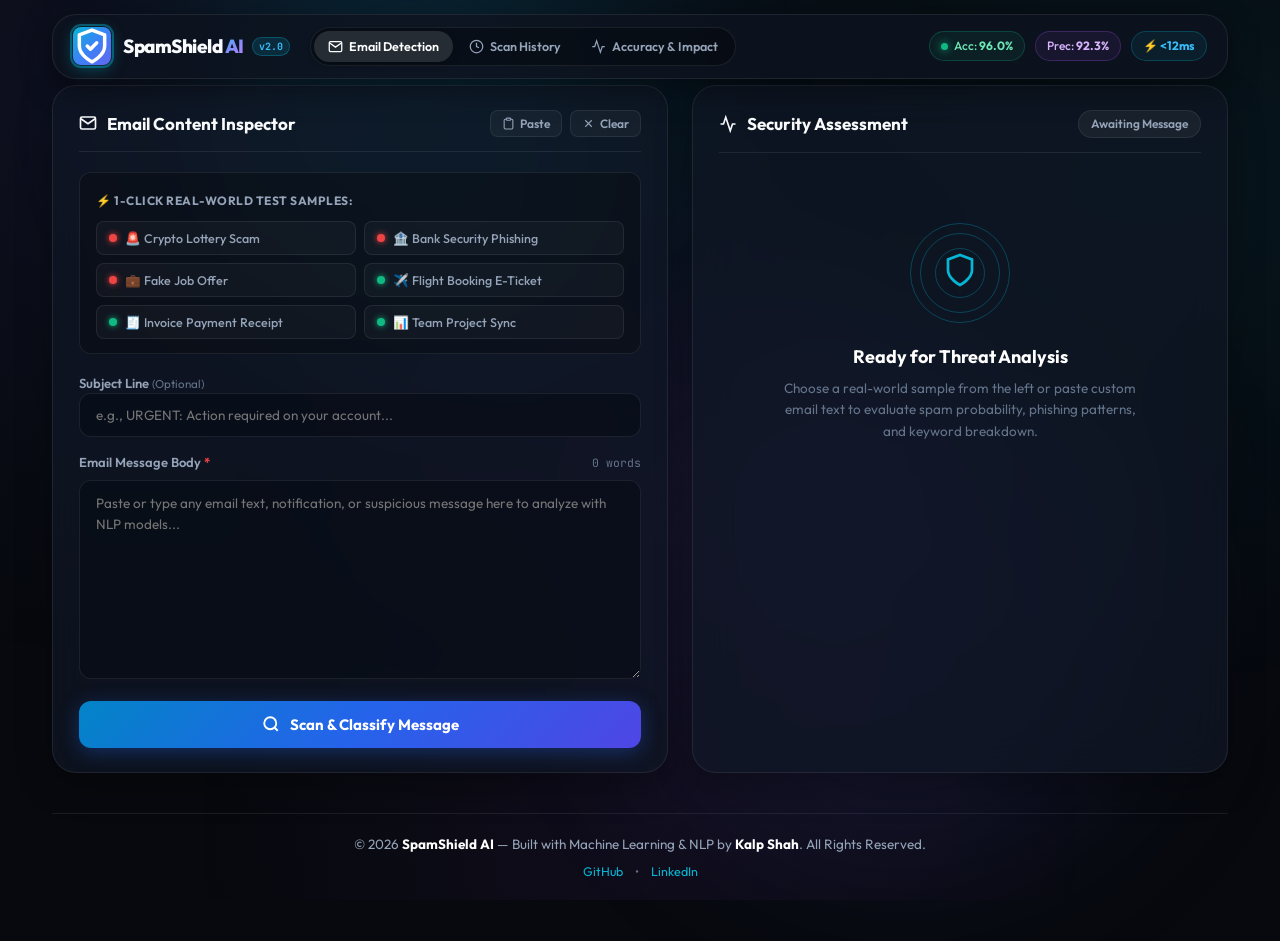
==== frontend/index.html @ fd28c56a "feat: initial commit for SpamShield AI Email Spam Detection web app" ====
<!DOCTYPE html>
<html lang="en">
<head>
  <meta charset="UTF-8" />
  <meta name="viewport" content="width=device-width, initial-scale=1.0" />
  <title>SpamShield AI — NLP Email Spam & Phishing Detection - Kalp Shah</title>
  <link rel="icon" type="image/svg+xml" href="favicon.svg" />
  <link rel="shortcut icon" href="favicon.svg" />
  <link rel="preconnect" href="https://fonts.googleapis.com">
  <link rel="preconnect" href="https://fonts.gstatic.com" crossorigin>
  <link href="https://fonts.googleapis.com/css2?family=Outfit:wght@300;400;500;600;700;800;900&family=JetBrains+Mono:wght@400;500;600;700&display=swap" rel="stylesheet">
  <link rel="stylesheet" href="style.css" />
</head>
<body>
  <div class="mesh-bg"></div>
  <div class="bg-glow bg-glow-1"></div>
  <div class="bg-glow bg-glow-2"></div>
  <div class="bg-glow bg-glow-3"></div>

  <!-- Sticky Top Navbar -->
  <header class="navbar-wrapper">
    <nav class="navbar">
      <div class="nav-left">
        <a href="#detector-section" class="brand-link">
          <div class="brand-icon-wrapper">
            <svg class="brand-icon" viewBox="0 0 24 24" fill="none" stroke="currentColor" stroke-width="2.2" stroke-linecap="round" stroke-linejoin="round">
              <path d="M12 22s8-4 8-10V5l-8-3-8 3v7c0 6 8 10 8 10z"/>
              <path d="M9 12l2 2 4-4"/>
            </svg>
            <div class="pulse-ring"></div>
          </div>
          <div class="brand-info">
            <div class="brand-title-row">
              <span class="brand-title">SpamShield <span class="gradient-text">AI</span></span>
              <span class="version-tag">v2.0</span>
            </div>
          </div>
        </a>

        <!-- Navigation Tabs: Separate Pages -->
        <div class="nav-links">
          <a href="index.html" class="nav-tab active" data-tab="detector">
            <svg width="15" height="15" viewBox="0 0 24 24" fill="none" stroke="currentColor" stroke-width="2"><path d="M4 4h16c1.1 0 2 .9 2 2v12c0 1.1-.9 2-2 2H4c-1.1 0-2-.9-2-2V6c0-1.1.9-2 2-2z"/><polyline points="22,6 12,13 2,6"/></svg>
            <span>Email Detection</span>
          </a>
          <a href="history.html" class="nav-tab" data-tab="history">
            <svg width="15" height="15" viewBox="0 0 24 24" fill="none" stroke="currentColor" stroke-width="2"><circle cx="12" cy="12" r="10"/><polyline points="12 6 12 12 16 14"/></svg>
            <span>Scan History</span>
          </a>
          <a href="impact.html" class="nav-tab" data-tab="impact">
            <svg width="15" height="15" viewBox="0 0 24 24" fill="none" stroke="currentColor" stroke-width="2"><polyline points="22 12 18 12 15 21 9 3 6 12 2 12"/></svg>
            <span>Accuracy & Impact</span>
          </a>
        </div>
      </div>

      <!-- Nav Right Metrics Pills -->
      <div class="nav-right">
        <a href="impact.html" class="nav-metric-pill pill-green" title="View Model Accuracy">
          <span class="pill-dot"></span>
          <span>Acc: <strong id="nav-acc-val">96.0%</strong></span>
        </a>
        <a href="impact.html" class="nav-metric-pill pill-purple" title="View Model Precision">
          <span>Prec: <strong id="nav-prec-val">92.3%</strong></span>
        </a>
        <a href="impact.html" class="nav-metric-pill pill-cyan" title="Inference Latency">
          <span>⚡ <strong>&lt;12ms</strong></span>
        </a>
      </div>
    </nav>
  </header>

  <div class="app-wrapper">
    <!-- SECTION 1: EMAIL DETECTION WORKSPACE -->
    <section id="detector-section" class="section-container">
      <div class="workspace-grid">
        <!-- Left Panel: Input & Quick Test Samples -->
        <div class="glass-panel input-panel">
          <div class="panel-top-bar">
            <div class="panel-heading">
              <svg width="18" height="18" viewBox="0 0 24 24" fill="none" stroke="currentColor" stroke-width="2.2"><path d="M4 4h16c1.1 0 2 .9 2 2v12c0 1.1-.9 2-2 2H4c-1.1 0-2-.9-2-2V6c0-1.1.9-2 2-2z"/><polyline points="22,6 12,13 2,6"/></svg>
              <span>Email Content Inspector</span>
            </div>
            <div class="panel-quick-actions">
              <button type="button" id="btn-paste" class="action-btn" title="Paste from clipboard">
                <svg width="13" height="13" viewBox="0 0 24 24" fill="none" stroke="currentColor" stroke-width="2"><path d="M16 4h2a2 2 0 0 1 2 2v14a2 2 0 0 1-2 2H6a2 2 0 0 1-2-2V6a2 2 0 0 1 2-2h2"/><rect x="8" y="2" width="8" height="4" rx="1" ry="1"/></svg>
                Paste
              </button>
              <button type="button" id="btn-clear" class="action-btn" title="Clear all text">
                <svg width="13" height="13" viewBox="0 0 24 24" fill="none" stroke="currentColor" stroke-width="2"><line x1="18" y1="6" x2="6" y2="18"/><line x1="6" y1="6" x2="18" y2="18"/></svg>
                Clear
              </button>
            </div>
          </div>

          <!-- Real-world Samples Drawer -->
          <div class="samples-container">
            <div class="samples-header">
              <span class="samples-title">⚡ 1-Click Real-World Test Samples:</span>
            </div>
            <div class="samples-chips" id="sample-chips">
              <button type="button" class="sample-chip chip-spam" data-sample="1">
                <span class="chip-dot spam-dot"></span> 🚨 Crypto Lottery Scam
              </button>
              <button type="button" class="sample-chip chip-spam" data-sample="2">
                <span class="chip-dot spam-dot"></span> 🏦 Bank Security Phishing
              </button>
              <button type="button" class="sample-chip chip-spam" data-sample="3">
                <span class="chip-dot spam-dot"></span> 💼 Fake Job Offer
              </button>
              <button type="button" class="sample-chip chip-ham" data-sample="4">
                <span class="chip-dot ham-dot"></span> ✈️ Flight Booking E-Ticket
              </button>
              <button type="button" class="sample-chip chip-ham" data-sample="5">
                <span class="chip-dot ham-dot"></span> 🧾 Invoice Payment Receipt
              </button>
              <button type="button" class="sample-chip chip-ham" data-sample="6">
                <span class="chip-dot ham-dot"></span> 📊 Team Project Sync
              </button>
            </div>
          </div>

          <!-- Analysis Form -->
          <form id="spam-form" class="inspect-form">
            <div class="field-block">
              <label for="subject-input" class="field-label">Subject Line <span class="opt-tag">(Optional)</span></label>
              <input type="text" id="subject-input" class="styled-input" placeholder="e.g., URGENT: Action required on your account..." autocomplete="off" />
            </div>

            <div class="field-block">
              <div class="field-label-row">
                <label for="email-input" class="field-label">Email Message Body <span class="req-tag">*</span></label>
                <div class="text-meta">
                  <span id="char-count">0 words</span>
                </div>
              </div>
              <textarea id="email-input" class="styled-textarea" rows="8" placeholder="Paste or type any email text, notification, or suspicious message here to analyze with NLP models..." required></textarea>
            </div>

            <button type="submit" id="btn-analyze" class="submit-btn">
              <div class="btn-content">
                <svg class="btn-icon" width="18" height="18" viewBox="0 0 24 24" fill="none" stroke="currentColor" stroke-width="2.5"><circle cx="11" cy="11" r="8"/><line x1="21" y1="21" x2="16.65" y2="16.65"/></svg>
                <span>Scan & Classify Message</span>
              </div>
              <div class="btn-shimmer"></div>
            </button>
          </form>
        </div>

        <!-- Right Panel: Security Assessment & Explanations -->
        <div class="glass-panel result-panel">
          <div class="panel-top-bar">
            <div class="panel-heading">
              <svg width="18" height="18" viewBox="0 0 24 24" fill="none" stroke="currentColor" stroke-width="2.2"><polyline points="22 12 18 12 15 21 9 3 6 12 2 12"/></svg>
              <span>Security Assessment</span>
            </div>
            <span class="badge-status" id="status-tag">Awaiting Message</span>
          </div>

          <!-- Empty State -->
          <div id="result-placeholder" class="empty-state">
            <div class="radar-scan">
              <div class="radar-circle circle-1"></div>
              <div class="radar-circle circle-2"></div>
              <div class="radar-circle circle-3"></div>
              <div class="radar-icon">
                <svg width="36" height="36" viewBox="0 0 24 24" fill="none" stroke="currentColor" stroke-width="1.8"><path d="M12 22s8-4 8-10V5l-8-3-8 3v7c0 6 8 10 8 10z"/></svg>
              </div>
            </div>
            <h3 class="empty-title">Ready for Threat Analysis</h3>
            <p class="empty-desc">Choose a real-world sample from the left or paste custom email text to evaluate spam probability, phishing patterns, and keyword breakdown.</p>
          </div>

          <!-- Analysis Results View -->
          <div id="result-content" class="result-details hidden">
            <!-- Main Verdict Card -->
            <div class="verdict-banner" id="verdict-banner">
              <div class="verdict-left">
                <span class="verdict-badge" id="threat-badge">Critical Threat</span>
                <h2 class="verdict-heading" id="verdict-title">SPAM DETECTED</h2>
                <p class="verdict-model-used">Classified by: <span id="model-name-text">Machine Learning NLP Pipeline</span></p>
              </div>

              <!-- Animated Gauge Meter -->
              <div class="gauge-wrapper">
                <div class="gauge-box">
                  <svg class="gauge-svg" viewBox="0 0 100 100">
                    <circle class="gauge-bg-circle" cx="50" cy="50" r="42"></circle>
                    <circle class="gauge-progress-circle" id="gauge-circle" cx="50" cy="50" r="42"></circle>
                  </svg>
                  <div class="gauge-center-val">
                    <span class="gauge-val" id="risk-score">98</span>
                    <span class="gauge-label">Risk Index</span>
                  </div>
                </div>
              </div>
            </div>

            <!-- Probability Meters -->
            <div class="prob-grid">
              <div class="prob-box">
                <div class="prob-header">
                  <span class="prob-title">Spam Probability</span>
                  <span class="prob-percentage text-red" id="spam-prob-text">98.5%</span>
                </div>
                <div class="prob-track">
                  <div class="prob-fill fill-spam" id="spam-bar" style="width: 98.5%;"></div>
                </div>
              </div>

              <div class="prob-box">
                <div class="prob-header">
                  <span class="prob-title">Legitimate (Ham) Probability</span>
                  <span class="prob-percentage text-green" id="ham-prob-text">1.5%</span>
                </div>
                <div class="prob-track">
                  <div class="prob-fill fill-ham" id="ham-bar" style="width: 1.5%;"></div>
                </div>
              </div>
            </div>

            <!-- Trigger Keyword Detection Block -->
            <div class="section-card">
              <div class="section-card-title">
                <svg width="15" height="15" viewBox="0 0 24 24" fill="none" stroke="currentColor" stroke-width="2.5"><circle cx="11" cy="11" r="8"/><line x1="21" y1="21" x2="16.65" y2="16.65"/></svg>
                <span>Detected Trigger Keywords:</span>
              </div>
              <div class="trigger-chips" id="triggers-list">
                <!-- Dynamically populated -->
              </div>
            </div>

            <!-- NLP Explainability / Reasoning Block -->
            <div class="section-card">
              <div class="section-card-title">
                <svg width="15" height="15" viewBox="0 0 24 24" fill="none" stroke="currentColor" stroke-width="2.5"><path d="M14 2H6a2 2 0 0 0-2 2v16a2 2 0 0 0 2 2h12a2 2 0 0 0 2-2V8z"/><polyline points="14 2 14 8 20 8"/><line x1="16" y1="13" x2="8" y2="13"/><line x1="16" y1="17" x2="8" y2="17"/></svg>
                <span>Model Insights & Risk Factors:</span>
              </div>
              <ul class="reasons-bullet-list" id="reasons-list">
                <!-- Dynamically populated -->
              </ul>
            </div>

            <!-- Quick Copy Assessment & Navigation Prompt -->
            <div class="action-footer-row">
              <button type="button" id="btn-copy-report" class="btn-copy">
                <svg width="14" height="14" viewBox="0 0 24 24" fill="none" stroke="currentColor" stroke-width="2"><rect x="9" y="9" width="13" height="13" rx="2" ry="2"/><path d="M5 15H4a2 2 0 0 1-2-2V4a2 2 0 0 1 2-2h9a2 2 0 0 1 2 2v1"/></svg>
                <span id="copy-btn-text">Copy Full Security Report</span>
              </button>
              <a href="history.html" class="btn-view-history-link">
                <span>View Full Scan History &rarr;</span>
              </a>
            </div>
          </div>
        </div>
      </div>
    </section>

    <!-- Footer -->
    <footer class="app-footer">
      <div class="footer-content">
        <p>© 2026 <strong>SpamShield AI</strong> — Built with Machine Learning & NLP by <strong>Kalp Shah</strong>. All Rights Reserved.</p>
        <div class="footer-links">
          <a href="https://github.com/K1905-cpu" target="_blank" rel="noopener noreferrer">GitHub</a>
          <span>•</span>
          <a href="https://www.linkedin.com/in/kalp-shah-3024ab333/" target="_blank" rel="noopener noreferrer">LinkedIn</a>
        </div>
      </div>
    </footer>
  </div>

  <script src="app.js"></script>
</body>
</html>
---- frontend/style.css ----
/* ==========================================================================
   SpamShield AI — Enhanced UI/UX Stylesheet with Sticky Navbar & Tabs
   Author: Kalp Shah
   ========================================================================== */

:root {
  --bg-deep: #07090e;
  --bg-surface: #0e131f;
  --panel-bg: rgba(16, 23, 38, 0.7);
  --panel-border: rgba(255, 255, 255, 0.08);
  --panel-hover-border: rgba(255, 255, 255, 0.18);

  --text-primary: #f8fafc;
  --text-secondary: #94a3b8;
  --text-muted: #64748b;

  --accent-cyan: #06b6d4;
  --accent-blue: #3b82f6;
  --accent-indigo: #6366f1;
  --accent-purple: #a855f7;

  --spam-red: #ef4444;
  --spam-red-bg: rgba(239, 68, 68, 0.12);
  --spam-red-border: rgba(239, 68, 68, 0.35);

  --ham-green: #10b981;
  --ham-green-bg: rgba(16, 185, 129, 0.12);
  --ham-green-border: rgba(16, 185, 129, 0.35);

  --radius-sm: 8px;
  --radius-md: 12px;
  --radius-lg: 18px;
  --radius-xl: 24px;

  --font-main: 'Outfit', -apple-system, BlinkMacSystemFont, sans-serif;
  --font-mono: 'JetBrains Mono', monospace;

  --transition: all 0.24s cubic-bezier(0.4, 0, 0.2, 1);
}

* {
  box-sizing: border-box;
  margin: 0;
  padding: 0;
}

html {
  scroll-behavior: smooth;
}

body {
  font-family: var(--font-main);
  background-color: var(--bg-deep);
  color: var(--text-primary);
  min-height: 100vh;
  position: relative;
  overflow-x: hidden;
  line-height: 1.5;
  -webkit-font-smoothing: antialiased;
}

/* Background Ambient Lighting */
.mesh-bg {
  position: fixed;
  top: 0;
  left: 0;
  width: 100%;
  height: 100%;
  background-image: 
    radial-gradient(at 10% 10%, rgba(99, 102, 241, 0.08) 0px, transparent 50%),
    radial-gradient(at 90% 20%, rgba(6, 182, 212, 0.07) 0px, transparent 50%),
    radial-gradient(at 50% 90%, rgba(168, 85, 247, 0.06) 0px, transparent 50%);
  pointer-events: none;
  z-index: 0;
}

.bg-glow {
  position: fixed;
  border-radius: 50%;
  pointer-events: none;
  filter: blur(90px);
  z-index: 0;
}

.bg-glow-1 {
  top: -100px;
  left: 15%;
  width: 450px;
  height: 450px;
  background: rgba(6, 182, 212, 0.14);
}

.bg-glow-2 {
  bottom: 5%;
  right: 10%;
  width: 500px;
  height: 500px;
  background: rgba(99, 102, 241, 0.12);
}

.bg-glow-3 {
  top: 45%;
  left: 50%;
  transform: translate(-50%, -50%);
  width: 600px;
  height: 350px;
  background: rgba(168, 85, 247, 0.05);
}

/* Sticky Top Navbar */
.navbar-wrapper {
  position: sticky;
  top: 14px;
  z-index: 100;
  max-width: 1220px;
  margin: 0 auto 20px auto;
  padding: 0 22px;
}

.navbar {
  display: flex;
  justify-content: space-between;
  align-items: center;
  padding: 12px 20px;
  background: rgba(14, 19, 31, 0.85);
  border: 1px solid var(--panel-border);
  border-radius: var(--radius-xl);
  backdrop-filter: blur(20px);
  -webkit-backdrop-filter: blur(20px);
  box-shadow: 0 8px 32px rgba(0, 0, 0, 0.45);
  gap: 14px;
}

.nav-left {
  display: flex;
  align-items: center;
  gap: 20px;
}

.brand-link {
  display: flex;
  align-items: center;
  gap: 12px;
  text-decoration: none;
  color: inherit;
}

.brand-icon-wrapper {
  position: relative;
  width: 38px;
  height: 38px;
  border-radius: var(--radius-sm);
  background: linear-gradient(135deg, #06b6d4, #3b82f6, #6366f1);
  display: flex;
  align-items: center;
  justify-content: center;
  color: #ffffff;
  box-shadow: 0 4px 15px rgba(6, 182, 212, 0.35);
  flex-shrink: 0;
}

.pulse-ring {
  position: absolute;
  top: -3px;
  left: -3px;
  right: -3px;
  bottom: -3px;
  border-radius: calc(var(--radius-sm) + 3px);
  border: 2px solid rgba(6, 182, 212, 0.4);
  animation: pulse-border 2.5s infinite;
}

@keyframes pulse-border {
  0% { transform: scale(1); opacity: 0.8; }
  50% { transform: scale(1.08); opacity: 0; }
  100% { transform: scale(1); opacity: 0; }
}

.brand-title-row {
  display: flex;
  align-items: center;
  gap: 8px;
}

.brand-title {
  font-size: 19px;
  font-weight: 800;
  letter-spacing: -0.5px;
}

.gradient-text {
  background: linear-gradient(135deg, #38bdf8, #818cf8, #c084fc);
  -webkit-background-clip: text;
  -webkit-text-fill-color: transparent;
}

.version-tag {
  font-size: 10px;
  font-weight: 700;
  background: rgba(6, 182, 212, 0.15);
  color: #38bdf8;
  border: 1px solid rgba(6, 182, 212, 0.3);
  padding: 1px 6px;
  border-radius: 999px;
  font-family: var(--font-mono);
}

/* Nav Tabs */
.nav-links {
  display: flex;
  align-items: center;
  background: rgba(0, 0, 0, 0.3);
  border: 1px solid var(--panel-border);
  border-radius: 999px;
  padding: 3px;
  gap: 2px;
}

@media (max-width: 820px) {
  .nav-links { display: none; }
}

.nav-tab {
  display: inline-flex;
  align-items: center;
  gap: 6px;
  padding: 6px 14px;
  border-radius: 999px;
  font-size: 12.5px;
  font-weight: 600;
  color: var(--text-secondary);
  text-decoration: none;
  transition: var(--transition);
}

.nav-tab:hover {
  color: #ffffff;
  background: rgba(255, 255, 255, 0.06);
}

.nav-tab.active {
  background: rgba(255, 255, 255, 0.12);
  color: #ffffff;
  box-shadow: 0 2px 8px rgba(0, 0, 0, 0.2);
}

/* Nav Right */
.nav-right {
  display: flex;
  align-items: center;
  gap: 10px;
}

.nav-metric-pill {
  display: flex;
  align-items: center;
  gap: 6px;
  padding: 5px 11px;
  border-radius: 999px;
  font-size: 12px;
  font-weight: 500;
  border: 1px solid;
  text-decoration: none;
  cursor: pointer;
  transition: var(--transition);
}

.nav-metric-pill:hover {
  transform: translateY(-1px);
  filter: brightness(1.2);
}

@media (max-width: 600px) {
  .nav-metric-pill { display: none; }
}

.pill-green {
  background: rgba(16, 185, 129, 0.08);
  border-color: rgba(16, 185, 129, 0.25);
  color: #6ee7b7;
}

.pill-purple {
  background: rgba(168, 85, 247, 0.08);
  border-color: rgba(168, 85, 247, 0.25);
  color: #d8b4fe;
}

.pill-cyan {
  background: rgba(6, 182, 212, 0.08);
  border-color: rgba(6, 182, 212, 0.25);
  color: #38bdf8;
}

.pill-dot {
  width: 7px;
  height: 7px;
  background: #10b981;
  border-radius: 50%;
  box-shadow: 0 0 8px #10b981;
}

.creator-badge {
  display: flex;
  align-items: center;
  gap: 6px;
  padding: 6px 12px;
  background: rgba(255, 255, 255, 0.05);
  border: 1px solid var(--panel-border);
  border-radius: 999px;
  font-size: 12px;
  color: var(--text-primary);
  text-decoration: none;
  font-weight: 600;
  transition: var(--transition);
}

.creator-badge:hover {
  background: rgba(255, 255, 255, 0.1);
  border-color: rgba(255, 255, 255, 0.25);
  transform: translateY(-1px);
}

/* App Wrapper */
.app-wrapper {
  max-width: 1220px;
  margin: 0 auto;
  padding: 0 22px 60px 22px;
  position: relative;
  z-index: 1;
}

.section-container {
  margin-bottom: 36px;
  scroll-margin-top: 90px;
}

/* Section Header Banners */
.section-header-banner {
  margin-bottom: 20px;
}

.section-pill {
  display: inline-block;
  font-size: 11px;
  font-weight: 700;
  text-transform: uppercase;
  letter-spacing: 1px;
  background: rgba(6, 182, 212, 0.12);
  color: var(--accent-cyan);
  padding: 3px 10px;
  border-radius: 999px;
  border: 1px solid rgba(6, 182, 212, 0.25);
  margin-bottom: 6px;
}

.section-main-title {
  font-size: 24px;
  font-weight: 800;
  letter-spacing: -0.5px;
  color: #ffffff;
  margin-bottom: 4px;
}

.section-main-desc {
  font-size: 13.5px;
  color: var(--text-secondary);
  max-width: 680px;
}

/* Metrics Grid */
.metrics-grid {
  display: grid;
  grid-template-columns: repeat(4, 1fr);
  gap: 16px;
  margin-bottom: 24px;
}

@media (max-width: 960px) {
  .metrics-grid { grid-template-columns: repeat(2, 1fr); }
}

@media (max-width: 520px) {
  .metrics-grid { grid-template-columns: 1fr; }
}

.metric-card {
  background: var(--panel-bg);
  border: 1px solid var(--panel-border);
  border-radius: var(--radius-lg);
  padding: 18px 20px;
  backdrop-filter: blur(16px);
  -webkit-backdrop-filter: blur(16px);
  position: relative;
  overflow: hidden;
  transition: var(--transition);
}

.metric-card:hover {
  border-color: var(--panel-hover-border);
  transform: translateY(-2px);
  box-shadow: 0 10px 25px rgba(0, 0, 0, 0.3);
}

.metric-card::before {
  content: '';
  position: absolute;
  top: 0;
  left: 0;
  right: 0;
  height: 3px;
}

.card-cyan::before { background: linear-gradient(90deg, #06b6d4, #38bdf8); }
.card-purple::before { background: linear-gradient(90deg, #a855f7, #c084fc); }
.card-blue::before { background: linear-gradient(90deg, #3b82f6, #60a5fa); }
.card-emerald::before { background: linear-gradient(90deg, #10b981, #34d399); }

.metric-icon {
  font-size: 20px;
  margin-bottom: 8px;
}

.metric-number {
  font-size: 26px;
  font-weight: 800;
  color: #ffffff;
  display: block;
  letter-spacing: -0.5px;
  font-family: var(--font-mono);
}

.metric-name {
  font-size: 13px;
  font-weight: 600;
  color: var(--text-secondary);
  display: block;
  margin-top: 2px;
}

.metric-sub {
  font-size: 11.5px;
  color: var(--text-muted);
  margin-top: 4px;
}

/* Glass Panels */
.glass-panel {
  background: var(--panel-bg);
  border: 1px solid var(--panel-border);
  border-radius: var(--radius-xl);
  padding: 24px 26px;
  backdrop-filter: blur(20px);
  -webkit-backdrop-filter: blur(20px);
  box-shadow: 0 12px 36px rgba(0, 0, 0, 0.3);
}

.panel-top-bar {
  display: flex;
  justify-content: space-between;
  align-items: center;
  margin-bottom: 20px;
  padding-bottom: 14px;
  border-bottom: 1px solid var(--panel-border);
}

.panel-heading {
  display: flex;
  align-items: center;
  gap: 10px;
  font-size: 17px;
  font-weight: 700;
  color: var(--text-primary);
}

.panel-quick-actions {
  display: flex;
  align-items: center;
  gap: 8px;
}

.action-btn {
  display: inline-flex;
  align-items: center;
  gap: 5px;
  padding: 5px 11px;
  background: rgba(255, 255, 255, 0.04);
  border: 1px solid var(--panel-border);
  border-radius: var(--radius-sm);
  color: var(--text-secondary);
  font-size: 12px;
  font-weight: 600;
  cursor: pointer;
  transition: var(--transition);
  font-family: inherit;
}

.action-btn:hover {
  background: rgba(255, 255, 255, 0.09);
  color: #fff;
  border-color: rgba(255, 255, 255, 0.2);
}

.badge-status {
  font-size: 12px;
  font-weight: 600;
  padding: 4px 12px;
  border-radius: 999px;
  background: rgba(255, 255, 255, 0.05);
  color: var(--text-secondary);
  border: 1px solid var(--panel-border);
}

/* Workspace Grid */
.workspace-grid {
  display: grid;
  grid-template-columns: 1.15fr 1fr;
  gap: 24px;
}

@media (max-width: 980px) {
  .workspace-grid { grid-template-columns: 1fr; }
}

/* Real-World Samples Drawer */
.samples-container {
  margin-bottom: 20px;
  background: rgba(0, 0, 0, 0.25);
  border: 1px solid var(--panel-border);
  border-radius: var(--radius-md);
  padding: 14px 16px;
}

.samples-header {
  margin-bottom: 10px;
}

.samples-title {
  font-size: 12px;
  font-weight: 700;
  color: var(--text-secondary);
  text-transform: uppercase;
  letter-spacing: 0.5px;
}

.samples-chips {
  display: grid;
  grid-template-columns: repeat(2, 1fr);
  gap: 8px;
}

@media (max-width: 600px) {
  .samples-chips { grid-template-columns: 1fr; }
}

.sample-chip {
  display: flex;
  align-items: center;
  gap: 8px;
  padding: 8px 12px;
  background: rgba(255, 255, 255, 0.03);
  border: 1px solid var(--panel-border);
  border-radius: var(--radius-sm);
  color: var(--text-secondary);
  font-size: 12.5px;
  font-weight: 500;
  cursor: pointer;
  text-align: left;
  transition: var(--transition);
  font-family: inherit;
}

.sample-chip:hover {
  background: rgba(255, 255, 255, 0.08);
  color: #ffffff;
  transform: translateY(-1px);
}

.chip-dot {
  width: 8px;
  height: 8px;
  border-radius: 50%;
  flex-shrink: 0;
}

.spam-dot { background: #ef4444; box-shadow: 0 0 6px #ef4444; }
.ham-dot { background: #10b981; box-shadow: 0 0 6px #10b981; }

.chip-spam:hover { border-color: rgba(239, 68, 68, 0.4); }
.chip-ham:hover { border-color: rgba(16, 185, 129, 0.4); }

/* Fields */
.field-block {
  margin-bottom: 16px;
}

.field-label-row {
  display: flex;
  justify-content: space-between;
  align-items: center;
  margin-bottom: 7px;
}

.field-label {
  font-size: 13px;
  font-weight: 600;
  color: var(--text-secondary);
  display: block;
}

.opt-tag {
  font-size: 11.5px;
  color: var(--text-muted);
  font-weight: normal;
}

.req-tag {
  color: #ef4444;
  font-weight: bold;
}

.text-meta {
  font-size: 11.5px;
  color: var(--text-muted);
  font-family: var(--font-mono);
}

.styled-input,
.styled-textarea {
  width: 100%;
  background: rgba(9, 13, 22, 0.65);
  border: 1px solid var(--panel-border);
  border-radius: var(--radius-md);
  color: #ffffff;
  padding: 12px 16px;
  font-family: inherit;
  font-size: 13.5px;
  transition: var(--transition);
  outline: none;
}

.styled-input:focus,
.styled-textarea:focus {
  border-color: var(--accent-cyan);
  background: rgba(9, 13, 22, 0.95);
  box-shadow: 0 0 0 3px rgba(6, 182, 212, 0.15);
}

.styled-textarea {
  resize: vertical;
  min-height: 150px;
  line-height: 1.6;
}

/* Submit Button */
.submit-btn {
  width: 100%;
  position: relative;
  overflow: hidden;
  padding: 14px 24px;
  background: linear-gradient(135deg, #0284c7, #2563eb, #4f46e5);
  border: none;
  border-radius: var(--radius-md);
  color: #ffffff;
  font-size: 15px;
  font-weight: 700;
  cursor: pointer;
  transition: var(--transition);
  box-shadow: 0 4px 20px rgba(37, 99, 235, 0.35);
  font-family: inherit;
}

.submit-btn:hover {
  transform: translateY(-2px);
  box-shadow: 0 8px 28px rgba(37, 99, 235, 0.5);
  background: linear-gradient(135deg, #0369a1, #1d4ed8, #4338ca);
}

.btn-content {
  display: flex;
  align-items: center;
  justify-content: center;
  gap: 10px;
  position: relative;
  z-index: 2;
}

/* Empty State / Radar */
.empty-state {
  text-align: center;
  padding: 50px 24px;
  color: var(--text-secondary);
}

.radar-scan {
  position: relative;
  width: 100px;
  height: 100px;
  margin: 0 auto 20px auto;
  display: flex;
  align-items: center;
  justify-content: center;
}

.radar-circle {
  position: absolute;
  border-radius: 50%;
  border: 1px solid rgba(6, 182, 212, 0.3);
}

.circle-1 {
  width: 50px;
  height: 50px;
  animation: pulse-radar 2.5s infinite ease-out;
}

.circle-2 {
  width: 80px;
  height: 80px;
  animation: pulse-radar 2.5s infinite ease-out 0.8s;
}

.circle-3 {
  width: 100px;
  height: 100px;
  animation: pulse-radar 2.5s infinite ease-out 1.6s;
}

@keyframes pulse-radar {
  0% { transform: scale(0.6); opacity: 0.8; }
  100% { transform: scale(1.3); opacity: 0; }
}

.radar-icon {
  color: var(--accent-cyan);
  position: relative;
  z-index: 2;
}

.empty-title {
  font-size: 18px;
  font-weight: 700;
  color: #ffffff;
  margin-bottom: 8px;
}

.empty-desc {
  font-size: 13.5px;
  line-height: 1.6;
  max-width: 360px;
  margin: 0 auto;
  color: var(--text-muted);
}

/* Result Details */
.hidden { display: none !important; }

.verdict-banner {
  display: flex;
  justify-content: space-between;
  align-items: center;
  padding: 20px 22px;
  border-radius: var(--radius-lg);
  border: 1px solid;
  margin-bottom: 20px;
  transition: var(--transition);
}

.verdict-spam {
  background: var(--spam-red-bg);
  border-color: var(--spam-red-border);
}

.verdict-ham {
  background: var(--ham-green-bg);
  border-color: var(--ham-green-border);
}

.verdict-badge {
  display: inline-block;
  font-size: 11px;
  font-weight: 800;
  text-transform: uppercase;
  letter-spacing: 0.5px;
  padding: 3px 9px;
  border-radius: 4px;
  margin-bottom: 8px;
}

.verdict-heading {
  font-size: 24px;
  font-weight: 800;
  letter-spacing: -0.5px;
}

.verdict-model-used {
  font-size: 12px;
  color: var(--text-secondary);
  margin-top: 4px;
}

/* Gauge SVG Meter */
.gauge-wrapper { flex-shrink: 0; }

.gauge-box {
  position: relative;
  width: 90px;
  height: 90px;
}

.gauge-svg {
  width: 100%;
  height: 100%;
  transform: rotate(-90deg);
}

.gauge-bg-circle {
  fill: none;
  stroke: rgba(255, 255, 255, 0.08);
  stroke-width: 8;
}

.gauge-progress-circle {
  fill: none;
  stroke-width: 8;
  stroke-linecap: round;
  stroke-dasharray: 264;
  stroke-dashoffset: 264;
  transition: stroke-dashoffset 0.8s cubic-bezier(0.4, 0, 0.2, 1), stroke 0.3s;
}

.gauge-center-val {
  position: absolute;
  top: 0;
  left: 0;
  width: 100%;
  height: 100%;
  display: flex;
  flex-direction: column;
  align-items: center;
  justify-content: center;
}

.gauge-val {
  font-size: 22px;
  font-weight: 800;
  font-family: var(--font-mono);
  line-height: 1;
}

.gauge-label {
  font-size: 9px;
  color: var(--text-muted);
  text-transform: uppercase;
  font-weight: 700;
  margin-top: 2px;
}

/* Probability Grid */
.prob-grid {
  display: grid;
  grid-template-columns: 1fr 1fr;
  gap: 12px;
  margin-bottom: 16px;
}

@media (max-width: 500px) {
  .prob-grid { grid-template-columns: 1fr; }
}

.prob-box {
  background: rgba(0, 0, 0, 0.3);
  border: 1px solid var(--panel-border);
  border-radius: var(--radius-md);
  padding: 12px 14px;
}

.prob-header {
  display: flex;
  justify-content: space-between;
  align-items: center;
  font-size: 12px;
  font-weight: 600;
  margin-bottom: 8px;
  color: var(--text-secondary);
}

.prob-percentage {
  font-family: var(--font-mono);
  font-weight: 700;
  font-size: 13px;
}

.text-red { color: #f87171; }
.text-green { color: #34d399; }
.text-cyan { color: var(--accent-cyan); }

.prob-track {
  width: 100%;
  height: 7px;
  background: rgba(255, 255, 255, 0.05);
  border-radius: 999px;
  overflow: hidden;
}

.prob-fill {
  height: 100%;
  border-radius: 999px;
  transition: width 0.7s cubic-bezier(0.4, 0, 0.2, 1);
}

.fill-spam { background: linear-gradient(90deg, #f97316, #ef4444); }
.fill-ham { background: linear-gradient(90deg, #06b6d4, #10b981); }

/* Section Cards */
.section-card {
  background: rgba(0, 0, 0, 0.25);
  border: 1px solid var(--panel-border);
  border-radius: var(--radius-md);
  padding: 14px 16px;
  margin-bottom: 14px;
}

.section-card-title {
  display: flex;
  align-items: center;
  gap: 8px;
  font-size: 12px;
  font-weight: 700;
  color: var(--text-secondary);
  margin-bottom: 10px;
  text-transform: uppercase;
  letter-spacing: 0.5px;
}

.trigger-chips {
  display: flex;
  flex-wrap: wrap;
  gap: 6px;
}

.trigger-badge {
  background: rgba(239, 68, 68, 0.16);
  border: 1px solid rgba(239, 68, 68, 0.35);
  color: #fca5a5;
  font-family: var(--font-mono);
  font-size: 11.5px;
  font-weight: 600;
  padding: 3px 8px;
  border-radius: 4px;
}

.clean-badge {
  color: #34d399;
  font-size: 12.5px;
  font-weight: 500;
}

.reasons-bullet-list {
  margin-left: 18px;
  font-size: 13px;
  color: var(--text-primary);
  line-height: 1.6;
}

.reasons-bullet-list li { margin-bottom: 4px; }

.action-footer-row { margin-top: 14px; }

.btn-copy {
  width: 100%;
  display: flex;
  align-items: center;
  justify-content: center;
  gap: 8px;
  padding: 10px;
  background: rgba(255, 255, 255, 0.04);
  border: 1px solid var(--panel-border);
  border-radius: var(--radius-sm);
  color: var(--text-secondary);
  font-size: 12.5px;
  font-weight: 600;
  cursor: pointer;
  transition: var(--transition);
  font-family: inherit;
}

.btn-copy:hover {
  background: rgba(255, 255, 255, 0.09);
  color: #ffffff;
  border-color: rgba(255, 255, 255, 0.2);
}

/* Impact Grid */
.impact-grid {
  display: grid;
  grid-template-columns: 1.15fr 1fr;
  gap: 24px;
}

@media (max-width: 980px) {
  .impact-grid { grid-template-columns: 1fr; }
}

.impact-points {
  display: flex;
  flex-direction: column;
  gap: 16px;
  margin-top: 6px;
}

.impact-item {
  display: flex;
  gap: 14px;
  align-items: flex-start;
  padding: 12px 14px;
  background: rgba(0, 0, 0, 0.25);
  border: 1px solid var(--panel-border);
  border-radius: var(--radius-md);
}

.impact-item-icon {
  width: 36px;
  height: 36px;
  border-radius: var(--radius-sm);
  display: flex;
  align-items: center;
  justify-content: center;
  font-size: 18px;
  flex-shrink: 0;
}

.bg-red-soft { background: rgba(239, 68, 68, 0.15); }
.bg-amber-soft { background: rgba(245, 158, 11, 0.15); }
.bg-green-soft { background: rgba(16, 185, 129, 0.15); }

.impact-item-text strong {
  font-size: 14px;
  color: #ffffff;
  display: block;
  margin-bottom: 3px;
}

.impact-item-text p {
  font-size: 12.5px;
  color: var(--text-secondary);
  line-height: 1.5;
}

/* Benchmark Card */
.benchmark-list {
  display: flex;
  flex-direction: column;
  gap: 14px;
  margin-top: 6px;
  margin-bottom: 16px;
}

.benchmark-row {
  background: rgba(0, 0, 0, 0.25);
  border: 1px solid var(--panel-border);
  border-radius: var(--radius-md);
  padding: 12px 14px;
}

.benchmark-info {
  display: flex;
  justify-content: space-between;
  font-size: 13px;
  font-weight: 600;
  margin-bottom: 8px;
}

.clf-score {
  font-family: var(--font-mono);
  font-weight: 700;
}

.benchmark-bar-track {
  width: 100%;
  height: 8px;
  background: rgba(255, 255, 255, 0.05);
  border-radius: 999px;
  overflow: hidden;
}

.benchmark-bar-fill {
  height: 100%;
  border-radius: 999px;
}

.fill-cyan { background: linear-gradient(90deg, #06b6d4, #38bdf8); }
.fill-purple { background: linear-gradient(90deg, #a855f7, #c084fc); }
.fill-blue { background: linear-gradient(90deg, #3b82f6, #60a5fa); }

.benchmark-note {
  font-size: 12px;
  color: var(--text-secondary);
  background: rgba(6, 182, 212, 0.06);
  border: 1px solid rgba(6, 182, 212, 0.2);
  border-radius: var(--radius-sm);
  padding: 10px 12px;
  line-height: 1.5;
}

/* History Table */
.history-controls {
  display: flex;
  align-items: center;
  gap: 12px;
}

.filter-group {
  display: flex;
  background: rgba(0, 0, 0, 0.3);
  border: 1px solid var(--panel-border);
  border-radius: var(--radius-sm);
  padding: 3px;
}

.filter-btn {
  background: transparent;
  border: none;
  color: var(--text-muted);
  font-size: 11.5px;
  font-weight: 600;
  padding: 4px 10px;
  border-radius: 5px;
  cursor: pointer;
  transition: var(--transition);
  font-family: inherit;
}

.filter-btn.active {
  background: rgba(255, 255, 255, 0.1);
  color: #ffffff;
}

.table-responsive { overflow-x: auto; }

.history-table {
  width: 100%;
  border-collapse: collapse;
  font-size: 13px;
}

.history-table th {
  text-align: left;
  padding: 12px 16px;
  background: rgba(0, 0, 0, 0.35);
  color: var(--text-muted);
  font-size: 11.5px;
  font-weight: 700;
  text-transform: uppercase;
  letter-spacing: 0.5px;
  border-bottom: 1px solid var(--panel-border);
}

.history-table td {
  padding: 14px 16px;
  border-bottom: 1px solid rgba(255, 255, 255, 0.04);
}

.table-badge {
  display: inline-block;
  padding: 3px 9px;
  border-radius: 4px;
  font-size: 11px;
  font-weight: 700;
  letter-spacing: 0.5px;
}

.table-badge-spam {
  background: rgba(239, 68, 68, 0.2);
  color: #fca5a5;
  border: 1px solid rgba(239, 68, 68, 0.35);
}

.table-badge-ham {
  background: rgba(16, 185, 129, 0.2);
  color: #6ee7b7;
  border: 1px solid rgba(16, 185, 129, 0.35);
}

.table-empty {
  text-align: center;
  padding: 28px !important;
  color: var(--text-muted);
}

.btn-table-retest {
  background: transparent;
  border: 1px solid var(--panel-border);
  color: var(--text-secondary);
  font-size: 11.5px;
  padding: 3px 8px;
  border-radius: 4px;
  cursor: pointer;
  transition: var(--transition);
}

.btn-table-retest:hover {
  color: #fff;
  border-color: var(--accent-cyan);
}

/* Footer */
.app-footer {
  margin-top: 40px;
  text-align: center;
  padding-top: 20px;
  border-top: 1px solid var(--panel-border);
}

.footer-content p {
  font-size: 13.5px;
  color: var(--text-secondary);
  margin-bottom: 8px;
}

.footer-content strong { color: #ffffff; }

.footer-links {
  display: flex;
  justify-content: center;
  align-items: center;
  gap: 12px;
  font-size: 12.5px;
  color: var(--text-muted);
}

.footer-links a {
  color: var(--accent-cyan);
  text-decoration: none;
  transition: var(--transition);
}

.footer-links a:hover {
  text-decoration: underline;
  color: #38bdf8;
}

/* Multi-Page Navigation Enhancements */
.action-footer-row {
  display: flex;
  justify-content: space-between;
  align-items: center;
  flex-wrap: wrap;
  gap: 12px;
  margin-top: 20px;
  padding-top: 14px;
  border-top: 1px solid var(--panel-border);
}

.btn-view-history-link {
  color: var(--accent-cyan);
  font-size: 13px;
  font-weight: 600;
  text-decoration: none;
  display: inline-flex;
  align-items: center;
  gap: 6px;
  transition: var(--transition);
}

.btn-view-history-link:hover {
  color: #38bdf8;
  transform: translateX(3px);
}

.history-quick-bar {
  display: flex;
  justify-content: space-between;
  align-items: center;
  flex-wrap: wrap;
  gap: 12px;
  padding: 12px 18px;
  margin-bottom: 18px;
  background: rgba(6, 182, 212, 0.06);
  border: 1px solid rgba(6, 182, 212, 0.18);
  border-radius: var(--radius-md);
  font-size: 13px;
  color: var(--text-secondary);
}

.btn-new-scan {
  display: inline-flex;
  align-items: center;
  gap: 6px;
  background: linear-gradient(135deg, #0284c7, #2563eb);
  color: #fff;
  padding: 6px 14px;
  border-radius: var(--radius-sm);
  font-size: 12.5px;
  font-weight: 600;
  text-decoration: none;
  transition: var(--transition);
}

.btn-new-scan:hover {
  transform: translateY(-1px);
  box-shadow: 0 4px 14px rgba(37, 99, 235, 0.4);
}

/* Technical Pipeline Step Cards */
.pipeline-steps-grid {
  display: grid;
  grid-template-columns: repeat(4, 1fr);
  gap: 16px;
}

@media (max-width: 900px) {
  .pipeline-steps-grid { grid-template-columns: repeat(2, 1fr); }
}

@media (max-width: 540px) {
  .pipeline-steps-grid { grid-template-columns: 1fr; }
}

.pipeline-step-card {
  background: rgba(0, 0, 0, 0.25);
  border: 1px solid var(--panel-border);
  border-radius: var(--radius-md);
  padding: 16px 18px;
  position: relative;
  transition: var(--transition);
}

.pipeline-step-card:hover {
  border-color: var(--panel-hover-border);
  transform: translateY(-2px);
}

.step-num {
  font-family: var(--font-mono);
  font-size: 11px;
  font-weight: 700;
  color: var(--accent-cyan);
  background: rgba(6, 182, 212, 0.12);
  padding: 2px 7px;
  border-radius: 4px;
  display: inline-block;
  margin-bottom: 10px;
}

.step-title {
  font-size: 15px;
  font-weight: 700;
  color: #fff;
  margin-bottom: 6px;
}

.step-desc {
  font-size: 12.5px;
  line-height: 1.55;
  color: var(--text-secondary);
}

/* CTA Banner */
.cta-banner {
  display: flex;
  justify-content: space-between;
  align-items: center;
  flex-wrap: wrap;
  gap: 16px;
  background: linear-gradient(135deg, rgba(6, 182, 212, 0.12), rgba(99, 102, 241, 0.12));
  border: 1px solid rgba(6, 182, 212, 0.25);
  border-radius: var(--radius-lg);
  padding: 22px 28px;
  margin-bottom: 24px;
}

.cta-left h3 {
  font-size: 18px;
  font-weight: 800;
  color: #fff;
  margin-bottom: 4px;
}

.cta-left p {
  font-size: 13px;
  color: var(--text-secondary);
}

.cta-btn {
  display: inline-flex;
  align-items: center;
  gap: 8px;
  background: linear-gradient(135deg, #0284c7, #2563eb, #4f46e5);
  color: #fff;
  padding: 10px 20px;
  border-radius: var(--radius-md);
  font-size: 13.5px;
  font-weight: 700;
  text-decoration: none;
  box-shadow: 0 4px 16px rgba(37, 99, 235, 0.35);
  transition: var(--transition);
}

.cta-btn:hover {
  transform: translateY(-2px);
  box-shadow: 0 8px 24px rgba(37, 99, 235, 0.5);
}
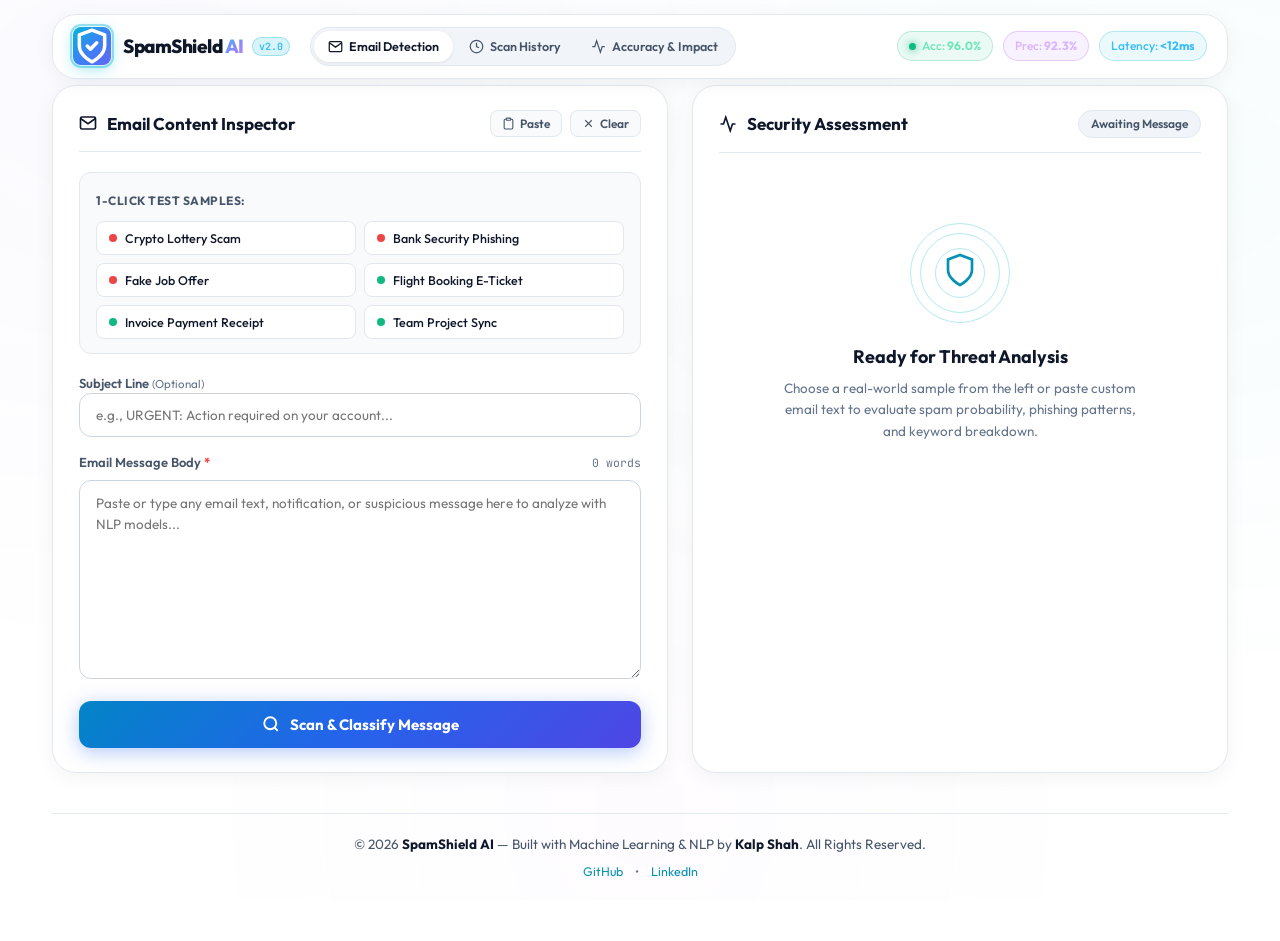
==== commit 81ff4f36: "Update UI: clean professional white theme and remove all emojis" ====
--- a/frontend/index.html
+++ b/frontend/index.html
@@ -64,7 +64,7 @@
           <span>Prec: <strong id="nav-prec-val">92.3%</strong></span>
         </a>
         <a href="impact.html" class="nav-metric-pill pill-cyan" title="Inference Latency">
-          <span>⚡ <strong>&lt;12ms</strong></span>
+          <span>Latency: <strong>&lt;12ms</strong></span>
         </a>
       </div>
     </nav>
@@ -96,26 +96,26 @@
           <!-- Real-world Samples Drawer -->
           <div class="samples-container">
             <div class="samples-header">
-              <span class="samples-title">⚡ 1-Click Real-World Test Samples:</span>
+              <span class="samples-title">1-Click Test Samples:</span>
             </div>
             <div class="samples-chips" id="sample-chips">
               <button type="button" class="sample-chip chip-spam" data-sample="1">
-                <span class="chip-dot spam-dot"></span> 🚨 Crypto Lottery Scam
+                <span class="chip-dot spam-dot"></span> Crypto Lottery Scam
               </button>
               <button type="button" class="sample-chip chip-spam" data-sample="2">
-                <span class="chip-dot spam-dot"></span> 🏦 Bank Security Phishing
+                <span class="chip-dot spam-dot"></span> Bank Security Phishing
               </button>
               <button type="button" class="sample-chip chip-spam" data-sample="3">
-                <span class="chip-dot spam-dot"></span> 💼 Fake Job Offer
+                <span class="chip-dot spam-dot"></span> Fake Job Offer
               </button>
               <button type="button" class="sample-chip chip-ham" data-sample="4">
-                <span class="chip-dot ham-dot"></span> ✈️ Flight Booking E-Ticket
+                <span class="chip-dot ham-dot"></span> Flight Booking E-Ticket
               </button>
               <button type="button" class="sample-chip chip-ham" data-sample="5">
-                <span class="chip-dot ham-dot"></span> 🧾 Invoice Payment Receipt
+                <span class="chip-dot ham-dot"></span> Invoice Payment Receipt
               </button>
               <button type="button" class="sample-chip chip-ham" data-sample="6">
-                <span class="chip-dot ham-dot"></span> 📊 Team Project Sync
+                <span class="chip-dot ham-dot"></span> Team Project Sync
               </button>
             </div>
           </div>
--- a/frontend/style.css
+++ b/frontend/style.css
@@ -4,28 +4,28 @@
    ========================================================================== */
 
 :root {
-  --bg-deep: #07090e;
-  --bg-surface: #0e131f;
-  --panel-bg: rgba(16, 23, 38, 0.7);
-  --panel-border: rgba(255, 255, 255, 0.08);
-  --panel-hover-border: rgba(255, 255, 255, 0.18);
-
-  --text-primary: #f8fafc;
-  --text-secondary: #94a3b8;
+  --bg-deep: #ffffff;
+  --bg-surface: #f8fafc;
+  --panel-bg: #ffffff;
+  --panel-border: #e2e8f0;
+  --panel-hover-border: #cbd5e1;
+
+  --text-primary: #0f172a;
+  --text-secondary: #475569;
   --text-muted: #64748b;
 
-  --accent-cyan: #06b6d4;
-  --accent-blue: #3b82f6;
-  --accent-indigo: #6366f1;
-  --accent-purple: #a855f7;
-
-  --spam-red: #ef4444;
-  --spam-red-bg: rgba(239, 68, 68, 0.12);
-  --spam-red-border: rgba(239, 68, 68, 0.35);
-
-  --ham-green: #10b981;
-  --ham-green-bg: rgba(16, 185, 129, 0.12);
-  --ham-green-border: rgba(16, 185, 129, 0.35);
+  --accent-cyan: #0891b2;
+  --accent-blue: #2563eb;
+  --accent-indigo: #4f46e5;
+  --accent-purple: #9333ea;
+
+  --spam-red: #dc2626;
+  --spam-red-bg: #fef2f2;
+  --spam-red-border: #fecaca;
+
+  --ham-green: #059669;
+  --ham-green-bg: #f0fdf4;
+  --ham-green-border: #bbf7d0;
 
   --radius-sm: 8px;
   --radius-md: 12px;
@@ -59,7 +59,7 @@
   -webkit-font-smoothing: antialiased;
 }
 
-/* Background Ambient Lighting */
+/* Background Ambient Lighting (Clean Subtle Light) */
 .mesh-bg {
   position: fixed;
   top: 0;
@@ -67,44 +67,15 @@
   width: 100%;
   height: 100%;
   background-image: 
-    radial-gradient(at 10% 10%, rgba(99, 102, 241, 0.08) 0px, transparent 50%),
-    radial-gradient(at 90% 20%, rgba(6, 182, 212, 0.07) 0px, transparent 50%),
-    radial-gradient(at 50% 90%, rgba(168, 85, 247, 0.06) 0px, transparent 50%);
+    radial-gradient(at 10% 10%, rgba(99, 102, 241, 0.03) 0px, transparent 50%),
+    radial-gradient(at 90% 20%, rgba(6, 182, 212, 0.03) 0px, transparent 50%),
+    radial-gradient(at 50% 90%, rgba(168, 85, 247, 0.02) 0px, transparent 50%);
   pointer-events: none;
   z-index: 0;
 }
 
 .bg-glow {
-  position: fixed;
-  border-radius: 50%;
-  pointer-events: none;
-  filter: blur(90px);
-  z-index: 0;
-}
-
-.bg-glow-1 {
-  top: -100px;
-  left: 15%;
-  width: 450px;
-  height: 450px;
-  background: rgba(6, 182, 212, 0.14);
-}
-
-.bg-glow-2 {
-  bottom: 5%;
-  right: 10%;
-  width: 500px;
-  height: 500px;
-  background: rgba(99, 102, 241, 0.12);
-}
-
-.bg-glow-3 {
-  top: 45%;
-  left: 50%;
-  transform: translate(-50%, -50%);
-  width: 600px;
-  height: 350px;
-  background: rgba(168, 85, 247, 0.05);
+  display: none;
 }
 
 /* Sticky Top Navbar */
@@ -117,24 +88,51 @@
   padding: 0 22px;
 }
 
+@media (max-width: 768px) {
+  .navbar-wrapper {
+    top: 8px;
+    padding: 0 12px;
+    margin-bottom: 16px;
+  }
+}
+
 .navbar {
   display: flex;
   justify-content: space-between;
   align-items: center;
   padding: 12px 20px;
-  background: rgba(14, 19, 31, 0.85);
+  background: rgba(255, 255, 255, 0.95);
   border: 1px solid var(--panel-border);
   border-radius: var(--radius-xl);
   backdrop-filter: blur(20px);
   -webkit-backdrop-filter: blur(20px);
-  box-shadow: 0 8px 32px rgba(0, 0, 0, 0.45);
+  box-shadow: 0 4px 20px rgba(0, 0, 0, 0.05);
   gap: 14px;
 }
 
+@media (max-width: 768px) {
+  .navbar {
+    flex-direction: column;
+    align-items: stretch;
+    padding: 12px 14px;
+    gap: 10px;
+    border-radius: var(--radius-lg);
+  }
+}
+
 .nav-left {
   display: flex;
   align-items: center;
   gap: 20px;
+  justify-content: space-between;
+}
+
+@media (max-width: 768px) {
+  .nav-left {
+    flex-direction: column;
+    align-items: stretch;
+    gap: 10px;
+  }
 }
 
 .brand-link {
@@ -188,6 +186,12 @@
   letter-spacing: -0.5px;
 }
 
+@media (max-width: 480px) {
+  .brand-title {
+    font-size: 17px;
+  }
+}
+
 .gradient-text {
   background: linear-gradient(135deg, #38bdf8, #818cf8, #c084fc);
   -webkit-background-clip: text;
@@ -209,20 +213,29 @@
 .nav-links {
   display: flex;
   align-items: center;
-  background: rgba(0, 0, 0, 0.3);
+  background: #f1f5f9;
   border: 1px solid var(--panel-border);
   border-radius: 999px;
   padding: 3px;
   gap: 2px;
 }
 
-@media (max-width: 820px) {
-  .nav-links { display: none; }
+@media (max-width: 768px) {
+  .nav-links {
+    width: 100%;
+    overflow-x: auto;
+    -webkit-overflow-scrolling: touch;
+    border-radius: var(--radius-sm);
+    justify-content: space-between;
+    padding: 4px;
+    gap: 4px;
+  }
 }
 
 .nav-tab {
   display: inline-flex;
   align-items: center;
+  justify-content: center;
   gap: 6px;
   padding: 6px 14px;
   border-radius: 999px;
@@ -231,17 +244,40 @@
   color: var(--text-secondary);
   text-decoration: none;
   transition: var(--transition);
+  white-space: nowrap;
+  flex-shrink: 0;
+}
+
+@media (max-width: 768px) {
+  .nav-tab {
+    flex: 1;
+    border-radius: 6px;
+    padding: 7px 10px;
+    font-size: 12px;
+  }
+}
+
+@media (max-width: 420px) {
+  .nav-tab {
+    padding: 6px 8px;
+    font-size: 11px;
+    gap: 4px;
+  }
+  .nav-tab svg {
+    width: 13px;
+    height: 13px;
+  }
 }
 
 .nav-tab:hover {
-  color: #ffffff;
-  background: rgba(255, 255, 255, 0.06);
+  color: var(--text-primary);
+  background: #e2e8f0;
 }
 
 .nav-tab.active {
-  background: rgba(255, 255, 255, 0.12);
-  color: #ffffff;
-  box-shadow: 0 2px 8px rgba(0, 0, 0, 0.2);
+  background: #ffffff;
+  color: var(--text-primary);
+  box-shadow: 0 1px 3px rgba(0, 0, 0, 0.08);
 }
 
 /* Nav Right */
@@ -249,6 +285,13 @@
   display: flex;
   align-items: center;
   gap: 10px;
+  flex-wrap: wrap;
+}
+
+@media (max-width: 768px) {
+  .nav-right {
+    display: none;
+  }
 }
 
 .nav-metric-pill {
@@ -270,10 +313,6 @@
   filter: brightness(1.2);
 }
 
-@media (max-width: 600px) {
-  .nav-metric-pill { display: none; }
-}
-
 .pill-green {
   background: rgba(16, 185, 129, 0.08);
   border-color: rgba(16, 185, 129, 0.25);
@@ -328,6 +367,12 @@
   padding: 0 22px 60px 22px;
   position: relative;
   z-index: 1;
+}
+
+@media (max-width: 768px) {
+  .app-wrapper {
+    padding: 0 12px 40px 12px;
+  }
 }
 
 .section-container {
@@ -358,7 +403,7 @@
   font-size: 24px;
   font-weight: 800;
   letter-spacing: -0.5px;
-  color: #ffffff;
+  color: var(--text-primary);
   margin-bottom: 4px;
 }
 
@@ -424,7 +469,7 @@
 .metric-number {
   font-size: 26px;
   font-weight: 800;
-  color: #ffffff;
+  color: var(--text-primary);
   display: block;
   letter-spacing: -0.5px;
   font-family: var(--font-mono);
@@ -452,7 +497,14 @@
   padding: 24px 26px;
   backdrop-filter: blur(20px);
   -webkit-backdrop-filter: blur(20px);
-  box-shadow: 0 12px 36px rgba(0, 0, 0, 0.3);
+  box-shadow: 0 4px 20px rgba(0, 0, 0, 0.05);
+}
+
+@media (max-width: 600px) {
+  .glass-panel {
+    padding: 16px 14px;
+    border-radius: var(--radius-lg);
+  }
 }
 
 .panel-top-bar {
@@ -462,6 +514,8 @@
   margin-bottom: 20px;
   padding-bottom: 14px;
   border-bottom: 1px solid var(--panel-border);
+  flex-wrap: wrap;
+  gap: 10px;
 }
 
 .panel-heading {
@@ -473,6 +527,12 @@
   color: var(--text-primary);
 }
 
+@media (max-width: 480px) {
+  .panel-heading {
+    font-size: 15px;
+  }
+}
+
 .panel-quick-actions {
   display: flex;
   align-items: center;
@@ -484,7 +544,7 @@
   align-items: center;
   gap: 5px;
   padding: 5px 11px;
-  background: rgba(255, 255, 255, 0.04);
+  background: #f8fafc;
   border: 1px solid var(--panel-border);
   border-radius: var(--radius-sm);
   color: var(--text-secondary);
@@ -493,12 +553,13 @@
   cursor: pointer;
   transition: var(--transition);
   font-family: inherit;
+  white-space: nowrap;
 }
 
 .action-btn:hover {
-  background: rgba(255, 255, 255, 0.09);
-  color: #fff;
-  border-color: rgba(255, 255, 255, 0.2);
+  background: #f1f5f9;
+  color: var(--text-primary);
+  border-color: var(--panel-hover-border);
 }
 
 .badge-status {
@@ -506,7 +567,7 @@
   font-weight: 600;
   padding: 4px 12px;
   border-radius: 999px;
-  background: rgba(255, 255, 255, 0.05);
+  background: #f1f5f9;
   color: var(--text-secondary);
   border: 1px solid var(--panel-border);
 }
@@ -525,7 +586,7 @@
 /* Real-World Samples Drawer */
 .samples-container {
   margin-bottom: 20px;
-  background: rgba(0, 0, 0, 0.25);
+  background: #f8fafc;
   border: 1px solid var(--panel-border);
   border-radius: var(--radius-md);
   padding: 14px 16px;
@@ -558,10 +619,10 @@
   align-items: center;
   gap: 8px;
   padding: 8px 12px;
-  background: rgba(255, 255, 255, 0.03);
+  background: #ffffff;
   border: 1px solid var(--panel-border);
   border-radius: var(--radius-sm);
-  color: var(--text-secondary);
+  color: var(--text-primary);
   font-size: 12.5px;
   font-weight: 500;
   cursor: pointer;
@@ -571,8 +632,9 @@
 }
 
 .sample-chip:hover {
-  background: rgba(255, 255, 255, 0.08);
-  color: #ffffff;
+  background: #f1f5f9;
+  color: var(--text-primary);
+  border-color: var(--panel-hover-border);
   transform: translateY(-1px);
 }
 
@@ -583,8 +645,8 @@
   flex-shrink: 0;
 }
 
-.spam-dot { background: #ef4444; box-shadow: 0 0 6px #ef4444; }
-.ham-dot { background: #10b981; box-shadow: 0 0 6px #10b981; }
+.spam-dot { background: #ef4444; }
+.ham-dot { background: #10b981; }
 
 .chip-spam:hover { border-color: rgba(239, 68, 68, 0.4); }
 .chip-ham:hover { border-color: rgba(16, 185, 129, 0.4); }
@@ -628,10 +690,10 @@
 .styled-input,
 .styled-textarea {
   width: 100%;
-  background: rgba(9, 13, 22, 0.65);
-  border: 1px solid var(--panel-border);
+  background: #ffffff;
+  border: 1px solid #cbd5e1;
   border-radius: var(--radius-md);
-  color: #ffffff;
+  color: var(--text-primary);
   padding: 12px 16px;
   font-family: inherit;
   font-size: 13.5px;
@@ -642,8 +704,8 @@
 .styled-input:focus,
 .styled-textarea:focus {
   border-color: var(--accent-cyan);
-  background: rgba(9, 13, 22, 0.95);
-  box-shadow: 0 0 0 3px rgba(6, 182, 212, 0.15);
+  background: #ffffff;
+  box-shadow: 0 0 0 3px rgba(8, 145, 178, 0.15);
 }
 
 .styled-textarea {
@@ -740,7 +802,7 @@
 .empty-title {
   font-size: 18px;
   font-weight: 700;
-  color: #ffffff;
+  color: var(--text-primary);
   margin-bottom: 8px;
 }
 
@@ -764,6 +826,17 @@
   border: 1px solid;
   margin-bottom: 20px;
   transition: var(--transition);
+  gap: 16px;
+}
+
+@media (max-width: 520px) {
+  .verdict-banner {
+    flex-direction: column;
+    align-items: center;
+    text-align: center;
+    padding: 18px 16px;
+    gap: 16px;
+  }
 }
 
 .verdict-spam {
@@ -793,6 +866,12 @@
   letter-spacing: -0.5px;
 }
 
+@media (max-width: 480px) {
+  .verdict-heading {
+    font-size: 20px;
+  }
+}
+
 .verdict-model-used {
   font-size: 12px;
   color: var(--text-secondary);
@@ -816,7 +895,7 @@
 
 .gauge-bg-circle {
   fill: none;
-  stroke: rgba(255, 255, 255, 0.08);
+  stroke: #e2e8f0;
   stroke-width: 8;
 }
 
@@ -869,7 +948,7 @@
 }
 
 .prob-box {
-  background: rgba(0, 0, 0, 0.3);
+  background: #f8fafc;
   border: 1px solid var(--panel-border);
   border-radius: var(--radius-md);
   padding: 12px 14px;
@@ -898,7 +977,7 @@
 .prob-track {
   width: 100%;
   height: 7px;
-  background: rgba(255, 255, 255, 0.05);
+  background: #e2e8f0;
   border-radius: 999px;
   overflow: hidden;
 }
@@ -914,7 +993,7 @@
 
 /* Section Cards */
 .section-card {
-  background: rgba(0, 0, 0, 0.25);
+  background: #f8fafc;
   border: 1px solid var(--panel-border);
   border-radius: var(--radius-md);
   padding: 14px 16px;
@@ -942,7 +1021,7 @@
 .trigger-badge {
   background: rgba(239, 68, 68, 0.16);
   border: 1px solid rgba(239, 68, 68, 0.35);
-  color: #fca5a5;
+  color: #dc2626;
   font-family: var(--font-mono);
   font-size: 11.5px;
   font-weight: 600;
@@ -951,7 +1030,7 @@
 }
 
 .clean-badge {
-  color: #34d399;
+  color: #059669;
   font-size: 12.5px;
   font-weight: 500;
 }
@@ -974,10 +1053,10 @@
   justify-content: center;
   gap: 8px;
   padding: 10px;
-  background: rgba(255, 255, 255, 0.04);
-  border: 1px solid var(--panel-border);
+  background: #ffffff;
+  border: 1px solid #cbd5e1;
   border-radius: var(--radius-sm);
-  color: var(--text-secondary);
+  color: var(--text-primary);
   font-size: 12.5px;
   font-weight: 600;
   cursor: pointer;
@@ -986,9 +1065,9 @@
 }
 
 .btn-copy:hover {
-  background: rgba(255, 255, 255, 0.09);
-  color: #ffffff;
-  border-color: rgba(255, 255, 255, 0.2);
+  background: #f8fafc;
+  color: var(--text-primary);
+  border-color: var(--panel-hover-border);
 }
 
 /* Impact Grid */
@@ -1014,7 +1093,7 @@
   gap: 14px;
   align-items: flex-start;
   padding: 12px 14px;
-  background: rgba(0, 0, 0, 0.25);
+  background: #f8fafc;
   border: 1px solid var(--panel-border);
   border-radius: var(--radius-md);
 }
@@ -1030,13 +1109,13 @@
   flex-shrink: 0;
 }
 
-.bg-red-soft { background: rgba(239, 68, 68, 0.15); }
-.bg-amber-soft { background: rgba(245, 158, 11, 0.15); }
-.bg-green-soft { background: rgba(16, 185, 129, 0.15); }
+.bg-red-soft { background: rgba(239, 68, 68, 0.15); color: #dc2626; }
+.bg-amber-soft { background: rgba(245, 158, 11, 0.15); color: #d97706; }
+.bg-green-soft { background: rgba(16, 185, 129, 0.15); color: #059669; }
 
 .impact-item-text strong {
   font-size: 14px;
-  color: #ffffff;
+  color: var(--text-primary);
   display: block;
   margin-bottom: 3px;
 }
@@ -1057,7 +1136,7 @@
 }
 
 .benchmark-row {
-  background: rgba(0, 0, 0, 0.25);
+  background: #f8fafc;
   border: 1px solid var(--panel-border);
   border-radius: var(--radius-md);
   padding: 12px 14px;
@@ -1079,7 +1158,7 @@
 .benchmark-bar-track {
   width: 100%;
   height: 8px;
-  background: rgba(255, 255, 255, 0.05);
+  background: #e2e8f0;
   border-radius: 999px;
   overflow: hidden;
 }
@@ -1095,9 +1174,9 @@
 
 .benchmark-note {
   font-size: 12px;
-  color: var(--text-secondary);
-  background: rgba(6, 182, 212, 0.06);
-  border: 1px solid rgba(6, 182, 212, 0.2);
+  color: #166534;
+  background: #f0fdf4;
+  border: 1px solid #bbf7d0;
   border-radius: var(--radius-sm);
   padding: 10px 12px;
   line-height: 1.5;
@@ -1107,15 +1186,30 @@
 .history-controls {
   display: flex;
   align-items: center;
-  gap: 12px;
+  gap: 10px;
+  flex-wrap: wrap;
+}
+
+@media (max-width: 680px) {
+  .history-controls {
+    width: 100%;
+    justify-content: space-between;
+  }
 }
 
 .filter-group {
   display: flex;
-  background: rgba(0, 0, 0, 0.3);
+  background: #f1f5f9;
   border: 1px solid var(--panel-border);
   border-radius: var(--radius-sm);
   padding: 3px;
+}
+
+@media (max-width: 480px) {
+  .filter-group {
+    width: 100%;
+    justify-content: space-between;
+  }
 }
 
 .filter-btn {
@@ -1129,17 +1223,34 @@
   cursor: pointer;
   transition: var(--transition);
   font-family: inherit;
+  white-space: nowrap;
+}
+
+@media (max-width: 480px) {
+  .filter-btn {
+    flex: 1;
+    text-align: center;
+    padding: 6px 4px;
+    font-size: 11px;
+  }
 }
 
 .filter-btn.active {
-  background: rgba(255, 255, 255, 0.1);
-  color: #ffffff;
-}
-
-.table-responsive { overflow-x: auto; }
+  background: #ffffff;
+  color: var(--text-primary);
+  box-shadow: 0 1px 3px rgba(0, 0, 0, 0.08);
+}
+
+.table-responsive {
+  width: 100%;
+  overflow-x: auto;
+  -webkit-overflow-scrolling: touch;
+  margin-top: 12px;
+}
 
 .history-table {
   width: 100%;
+  min-width: 640px;
   border-collapse: collapse;
   font-size: 13px;
 }
@@ -1147,18 +1258,20 @@
 .history-table th {
   text-align: left;
   padding: 12px 16px;
-  background: rgba(0, 0, 0, 0.35);
-  color: var(--text-muted);
+  background: #f8fafc;
+  color: var(--text-secondary);
   font-size: 11.5px;
   font-weight: 700;
   text-transform: uppercase;
   letter-spacing: 0.5px;
   border-bottom: 1px solid var(--panel-border);
+  white-space: nowrap;
 }
 
 .history-table td {
   padding: 14px 16px;
-  border-bottom: 1px solid rgba(255, 255, 255, 0.04);
+  border-bottom: 1px solid #f1f5f9;
+  color: var(--text-primary);
 }
 
 .table-badge {
@@ -1168,18 +1281,19 @@
   font-size: 11px;
   font-weight: 700;
   letter-spacing: 0.5px;
+  white-space: nowrap;
 }
 
 .table-badge-spam {
-  background: rgba(239, 68, 68, 0.2);
-  color: #fca5a5;
-  border: 1px solid rgba(239, 68, 68, 0.35);
+  background: #fef2f2;
+  color: #dc2626;
+  border: 1px solid #fecaca;
 }
 
 .table-badge-ham {
-  background: rgba(16, 185, 129, 0.2);
-  color: #6ee7b7;
-  border: 1px solid rgba(16, 185, 129, 0.35);
+  background: #f0fdf4;
+  color: #059669;
+  border: 1px solid #bbf7d0;
 }
 
 .table-empty {
@@ -1189,7 +1303,7 @@
 }
 
 .btn-table-retest {
-  background: transparent;
+  background: #ffffff;
   border: 1px solid var(--panel-border);
   color: var(--text-secondary);
   font-size: 11.5px;
@@ -1197,11 +1311,13 @@
   border-radius: 4px;
   cursor: pointer;
   transition: var(--transition);
+  white-space: nowrap;
 }
 
 .btn-table-retest:hover {
-  color: #fff;
+  color: var(--text-primary);
   border-color: var(--accent-cyan);
+  background: #f8fafc;
 }
 
 /* Footer */
@@ -1218,7 +1334,7 @@
   margin-bottom: 8px;
 }
 
-.footer-content strong { color: #ffffff; }
+.footer-content strong { color: var(--text-primary); }
 
 .footer-links {
   display: flex;
@@ -1276,16 +1392,26 @@
   gap: 12px;
   padding: 12px 18px;
   margin-bottom: 18px;
-  background: rgba(6, 182, 212, 0.06);
-  border: 1px solid rgba(6, 182, 212, 0.18);
+  background: #f0fdf4;
+  border: 1px solid #bbf7d0;
   border-radius: var(--radius-md);
   font-size: 13px;
-  color: var(--text-secondary);
+  color: #166534;
+}
+
+@media (max-width: 580px) {
+  .history-quick-bar {
+    flex-direction: column;
+    align-items: stretch;
+    text-align: center;
+    gap: 10px;
+  }
 }
 
 .btn-new-scan {
   display: inline-flex;
   align-items: center;
+  justify-content: center;
   gap: 6px;
   background: linear-gradient(135deg, #0284c7, #2563eb);
   color: #fff;
@@ -1318,7 +1444,7 @@
 }
 
 .pipeline-step-card {
-  background: rgba(0, 0, 0, 0.25);
+  background: #f8fafc;
   border: 1px solid var(--panel-border);
   border-radius: var(--radius-md);
   padding: 16px 18px;
@@ -1346,7 +1472,7 @@
 .step-title {
   font-size: 15px;
   font-weight: 700;
-  color: #fff;
+  color: var(--text-primary);
   margin-bottom: 6px;
 }
 
@@ -1363,17 +1489,27 @@
   align-items: center;
   flex-wrap: wrap;
   gap: 16px;
-  background: linear-gradient(135deg, rgba(6, 182, 212, 0.12), rgba(99, 102, 241, 0.12));
-  border: 1px solid rgba(6, 182, 212, 0.25);
+  background: linear-gradient(135deg, #f0f9ff, #eef2ff);
+  border: 1px solid #bae6fd;
   border-radius: var(--radius-lg);
   padding: 22px 28px;
   margin-bottom: 24px;
 }
 
+@media (max-width: 640px) {
+  .cta-banner {
+    flex-direction: column;
+    align-items: stretch;
+    text-align: center;
+    padding: 18px 16px;
+    gap: 14px;
+  }
+}
+
 .cta-left h3 {
   font-size: 18px;
   font-weight: 800;
-  color: #fff;
+  color: var(--text-primary);
   margin-bottom: 4px;
 }
 
@@ -1385,6 +1521,7 @@
 .cta-btn {
   display: inline-flex;
   align-items: center;
+  justify-content: center;
   gap: 8px;
   background: linear-gradient(135deg, #0284c7, #2563eb, #4f46e5);
   color: #fff;
